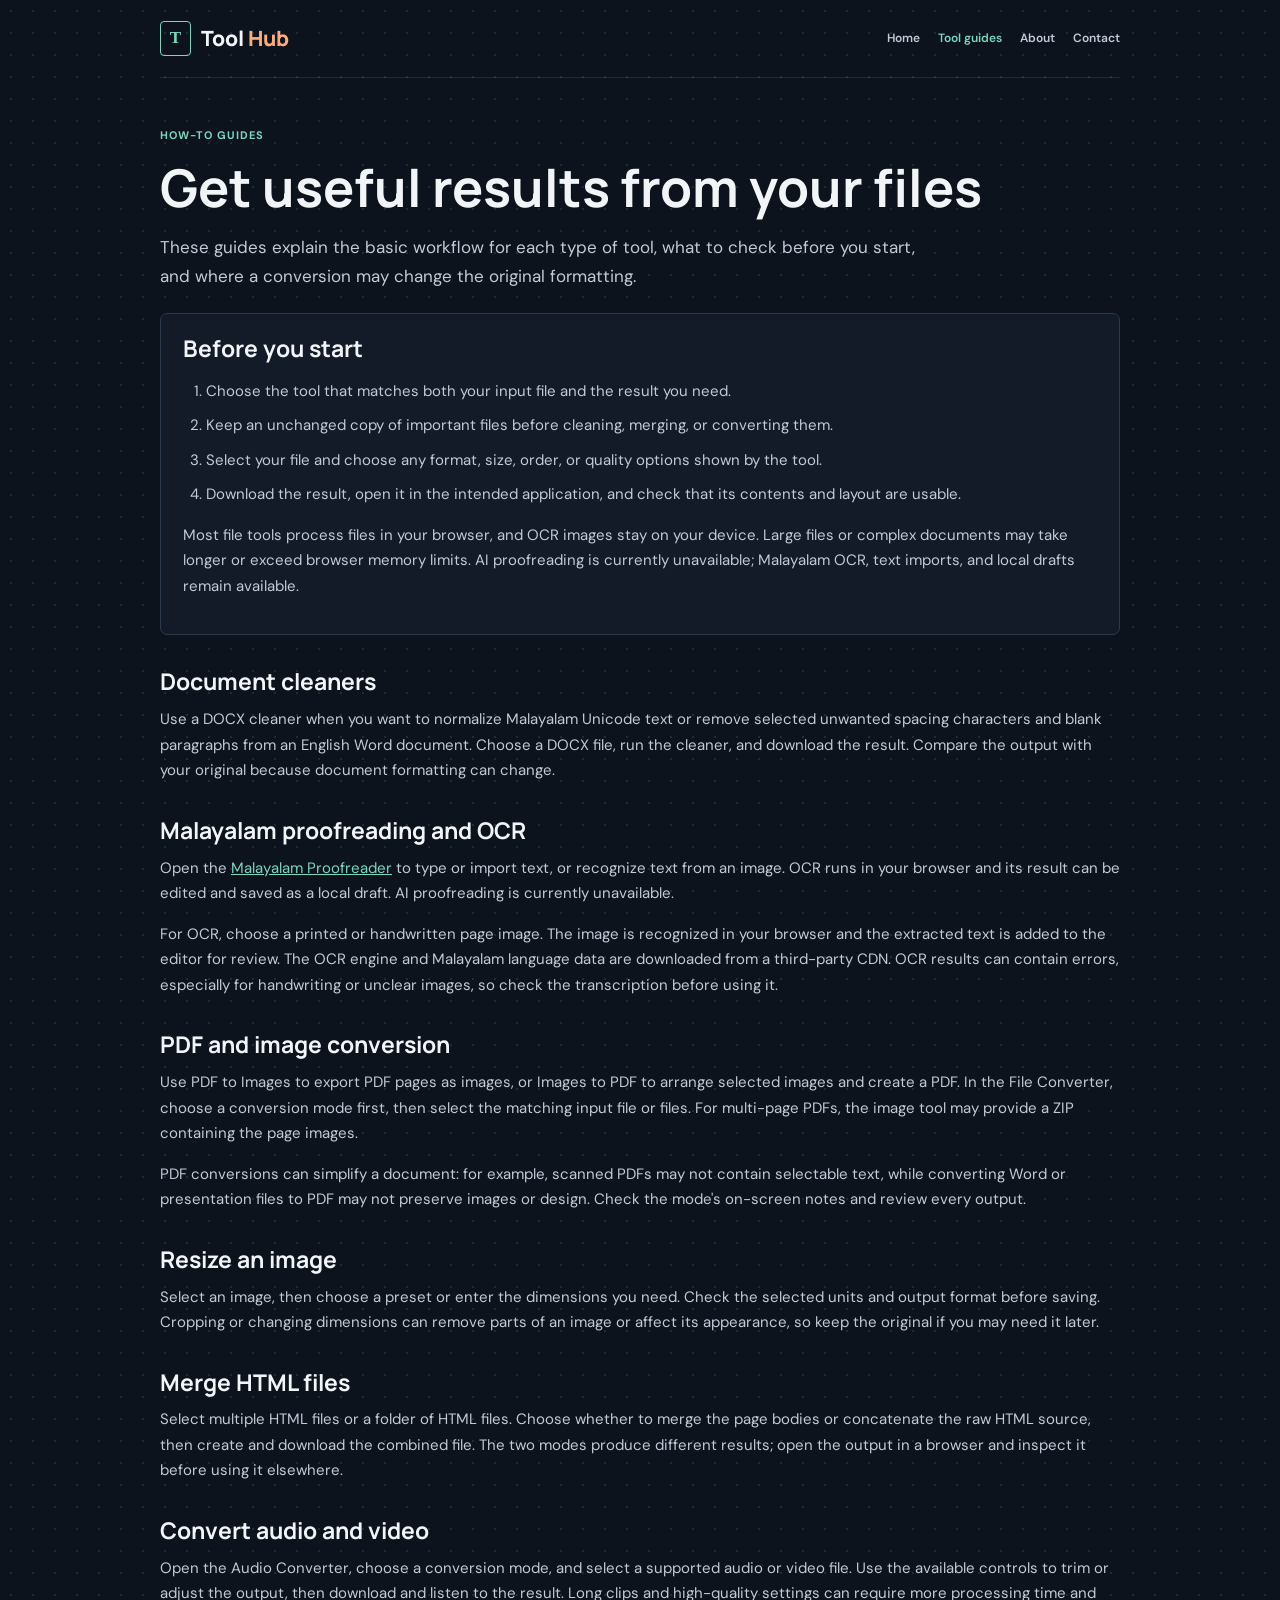
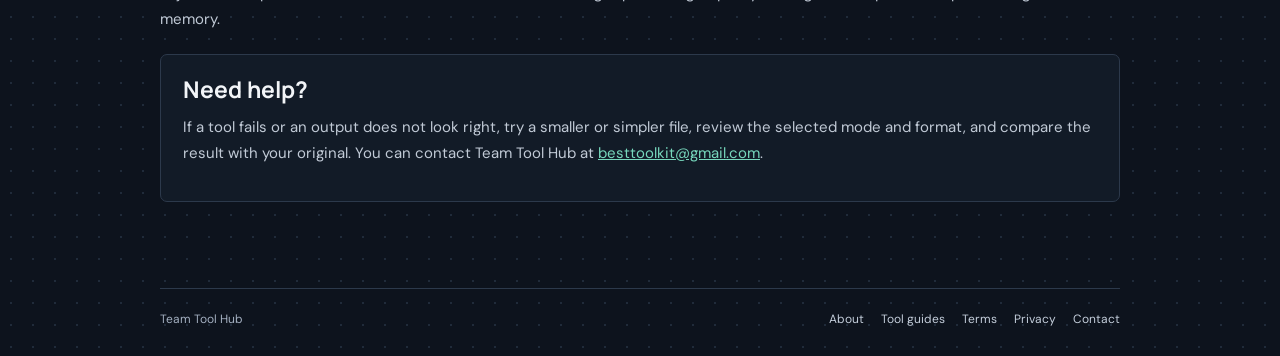
==== guides.html @ 12897c81 "Publish Tool Hub on GitHub Pages Co-authored-by: Copilot <223556219+Copilot@users.noreply.github.com" ====
<!doctype html>
<html lang="en">
<head>
  <meta charset="utf-8">
  <meta name="viewport" content="width=device-width, initial-scale=1">
  <meta name="description" content="Practical instructions and limitations for using Tool Hub's document, PDF, image, HTML, and audio tools.">
  <title>Tool Guides | Tool Hub</title>
  <link rel="preconnect" href="https://fonts.googleapis.com">
  <link rel="preconnect" href="https://fonts.gstatic.com" crossorigin>
  <link href="https://fonts.googleapis.com/css2?family=DM+Sans:wght@400;500;600;700&family=Manrope:wght@400;500;600;700;800&family=Noto+Sans+Malayalam:wght@400;600&display=swap" rel="stylesheet">
  <link rel="stylesheet" href="./site-info.css">
</head>
<body>
  <div class="page-shell">
    <header class="topbar">
      <a class="brand" href="./" aria-label="Tool Hub home"><span class="brand-mark">T</span><span class="brand-name">Tool <span>Hub</span></span></a>
      <nav class="site-nav" aria-label="Main navigation">
        <a href="./">Home</a><a href="./guides.html" aria-current="page">Tool guides</a><a href="./about.html">About</a><a href="./contact.html">Contact</a>
      </nav>
    </header>
    <main>
      <div class="eyebrow">How-to guides</div>
      <h1>Get useful results from your files</h1>
      <p class="lead">These guides explain the basic workflow for each type of tool, what to check before you start, and where a conversion may change the original formatting.</p>

      <section class="content-card">
        <h2>Before you start</h2>
        <ol>
          <li>Choose the tool that matches both your input file and the result you need.</li>
          <li>Keep an unchanged copy of important files before cleaning, merging, or converting them.</li>
          <li>Select your file and choose any format, size, order, or quality options shown by the tool.</li>
          <li>Download the result, open it in the intended application, and check that its contents and layout are usable.</li>
        </ol>
        <p>Most file tools process files in your browser, and OCR images stay on your device. Large files or complex documents may take longer or exceed browser memory limits. AI proofreading is currently unavailable; Malayalam OCR, text imports, and local drafts remain available.</p>
      </section>

      <h2>Document cleaners</h2>
      <p>Use a DOCX cleaner when you want to normalize Malayalam Unicode text or remove selected unwanted spacing characters and blank paragraphs from an English Word document. Choose a DOCX file, run the cleaner, and download the result. Compare the output with your original because document formatting can change.</p>

      <h2>Malayalam proofreading and OCR</h2>
      <p>Open the <a href="./malayalam-proofreader.html">Malayalam Proofreader</a> to type or import text, or recognize text from an image. OCR runs in your browser and its result can be edited and saved as a local draft. AI proofreading is currently unavailable.</p>
      <p>For OCR, choose a printed or handwritten page image. The image is recognized in your browser and the extracted text is added to the editor for review. The OCR engine and Malayalam language data are downloaded from a third-party CDN. OCR results can contain errors, especially for handwriting or unclear images, so check the transcription before using it.</p>

      <h2>PDF and image conversion</h2>
      <p>Use PDF to Images to export PDF pages as images, or Images to PDF to arrange selected images and create a PDF. In the File Converter, choose a conversion mode first, then select the matching input file or files. For multi-page PDFs, the image tool may provide a ZIP containing the page images.</p>
      <p>PDF conversions can simplify a document: for example, scanned PDFs may not contain selectable text, while converting Word or presentation files to PDF may not preserve images or design. Check the mode's on-screen notes and review every output.</p>

      <h2>Resize an image</h2>
      <p>Select an image, then choose a preset or enter the dimensions you need. Check the selected units and output format before saving. Cropping or changing dimensions can remove parts of an image or affect its appearance, so keep the original if you may need it later.</p>

      <h2>Merge HTML files</h2>
      <p>Select multiple HTML files or a folder of HTML files. Choose whether to merge the page bodies or concatenate the raw HTML source, then create and download the combined file. The two modes produce different results; open the output in a browser and inspect it before using it elsewhere.</p>

      <h2>Convert audio and video</h2>
      <p>Open the Audio Converter, choose a conversion mode, and select a supported audio or video file. Use the available controls to trim or adjust the output, then download and listen to the result. Long clips and high-quality settings can require more processing time and memory.</p>

      <section class="content-card">
        <h2>Need help?</h2>
        <p>If a tool fails or an output does not look right, try a smaller or simpler file, review the selected mode and format, and compare the result with your original. You can contact Team Tool Hub at <a href="mailto:besttoolkit@gmail.com">besttoolkit@gmail.com</a>.</p>
      </section>
    </main>
    <footer class="site-footer">
      <span>Team Tool Hub</span>
      <nav class="footer-nav" aria-label="Policies and information">
        <a href="./about.html">About</a><a href="./guides.html">Tool guides</a><a href="./terms.html">Terms</a><a href="./privacy.html">Privacy</a><a href="./contact.html">Contact</a>
      </nav>
    </footer>
  </div>
</body>
</html>
---- site-info.css ----
:root {
  color-scheme: dark;
  --ink: #f2f5f8;
  --muted: #a3afc0;
  --line: #2c394b;
  --canvas: #0d131d;
  --green: #77d8bd;
  --orange: #ffad78;
}

* { box-sizing: border-box; }

body {
  margin: 0;
  background-color: var(--canvas);
  background-image: radial-gradient(#202b3a 0.75px, transparent 0.75px);
  background-size: 22px 22px;
  color: var(--ink);
  font-family: "DM Sans", "Noto Sans Malayalam", sans-serif;
  font-size: 15px;
  line-height: 1.7;
  -webkit-font-smoothing: antialiased;
}

a { color: var(--green); }
a:hover { color: #a3edd8; }

.page-shell { width: min(100% - 40px, 960px); margin: 0 auto; }
.topbar { display: flex; min-height: 78px; align-items: center; justify-content: space-between; gap: 20px; border-bottom: 1px solid rgb(188 204 227 / 12%); }
.brand { display: inline-flex; align-items: center; gap: 10px; color: var(--ink); text-decoration: none; }
.brand-mark { display: grid; width: 31px; height: 35px; place-items: center; border: 1px solid var(--green); border-radius: 4px; color: var(--green); font-family: Georgia, serif; font-size: 17px; font-weight: 700; }
.brand-name { font-family: Manrope, sans-serif; font-size: 21px; font-weight: 800; }
.brand-name span { color: var(--orange); }
.site-nav { display: flex; flex-wrap: wrap; justify-content: flex-end; gap: 8px 18px; }
.site-nav a { color: #c0cad8; font-size: 12px; font-weight: 600; text-decoration: none; }
.site-nav a:hover, .site-nav a[aria-current="page"] { color: var(--green); }

main { padding: 48px 0 64px; }
.eyebrow { color: var(--green); font-size: 11px; font-weight: 700; letter-spacing: 1px; text-transform: uppercase; }
h1, h2, h3 { font-family: Manrope, sans-serif; line-height: 1.3; }
h1 { margin: 9px 0 12px; font-size: clamp(34px, 6vw, 52px); }
h2 { margin: 32px 0 10px; font-size: 23px; }
h3 { margin: 23px 0 7px; font-size: 17px; }
p { margin: 0 0 15px; color: #c1cad6; }
li { margin: 0 0 9px; color: #c1cad6; }
ul, ol { padding-left: 23px; }
.lead { max-width: 760px; color: #c1cad6; font-size: 17px; }
.content-card { margin: 22px 0; padding: 20px 22px; border: 1px solid var(--line); border-radius: 7px; background: #121b27; }
.content-card h2, .content-card h3 { margin-top: 0; }
.contact-card { display: inline-block; padding: 16px 19px; border: 1px solid var(--line); border-radius: 6px; background: #121b27; }
.contact-card a { font-weight: 700; }
.updated { color: var(--muted); font-size: 12px; }

.site-footer { display: flex; flex-wrap: wrap; justify-content: space-between; gap: 16px 28px; padding: 20px 0 26px; border-top: 1px solid var(--line); color: var(--muted); font-size: 12px; }
.footer-nav { display: flex; flex-wrap: wrap; gap: 10px 17px; }
.footer-nav a { color: #c4cedb; text-decoration: none; }
.footer-nav a:hover { color: var(--green); }

@media (max-width: 620px) {
  .page-shell { width: min(100% - 30px, 960px); }
  .topbar { align-items: flex-start; flex-direction: column; justify-content: center; padding: 13px 0; }
  .site-nav { justify-content: flex-start; gap: 7px 14px; }
  main { padding: 34px 0 48px; }
  .content-card { padding: 17px; }
  .site-footer { flex-direction: column; }
}
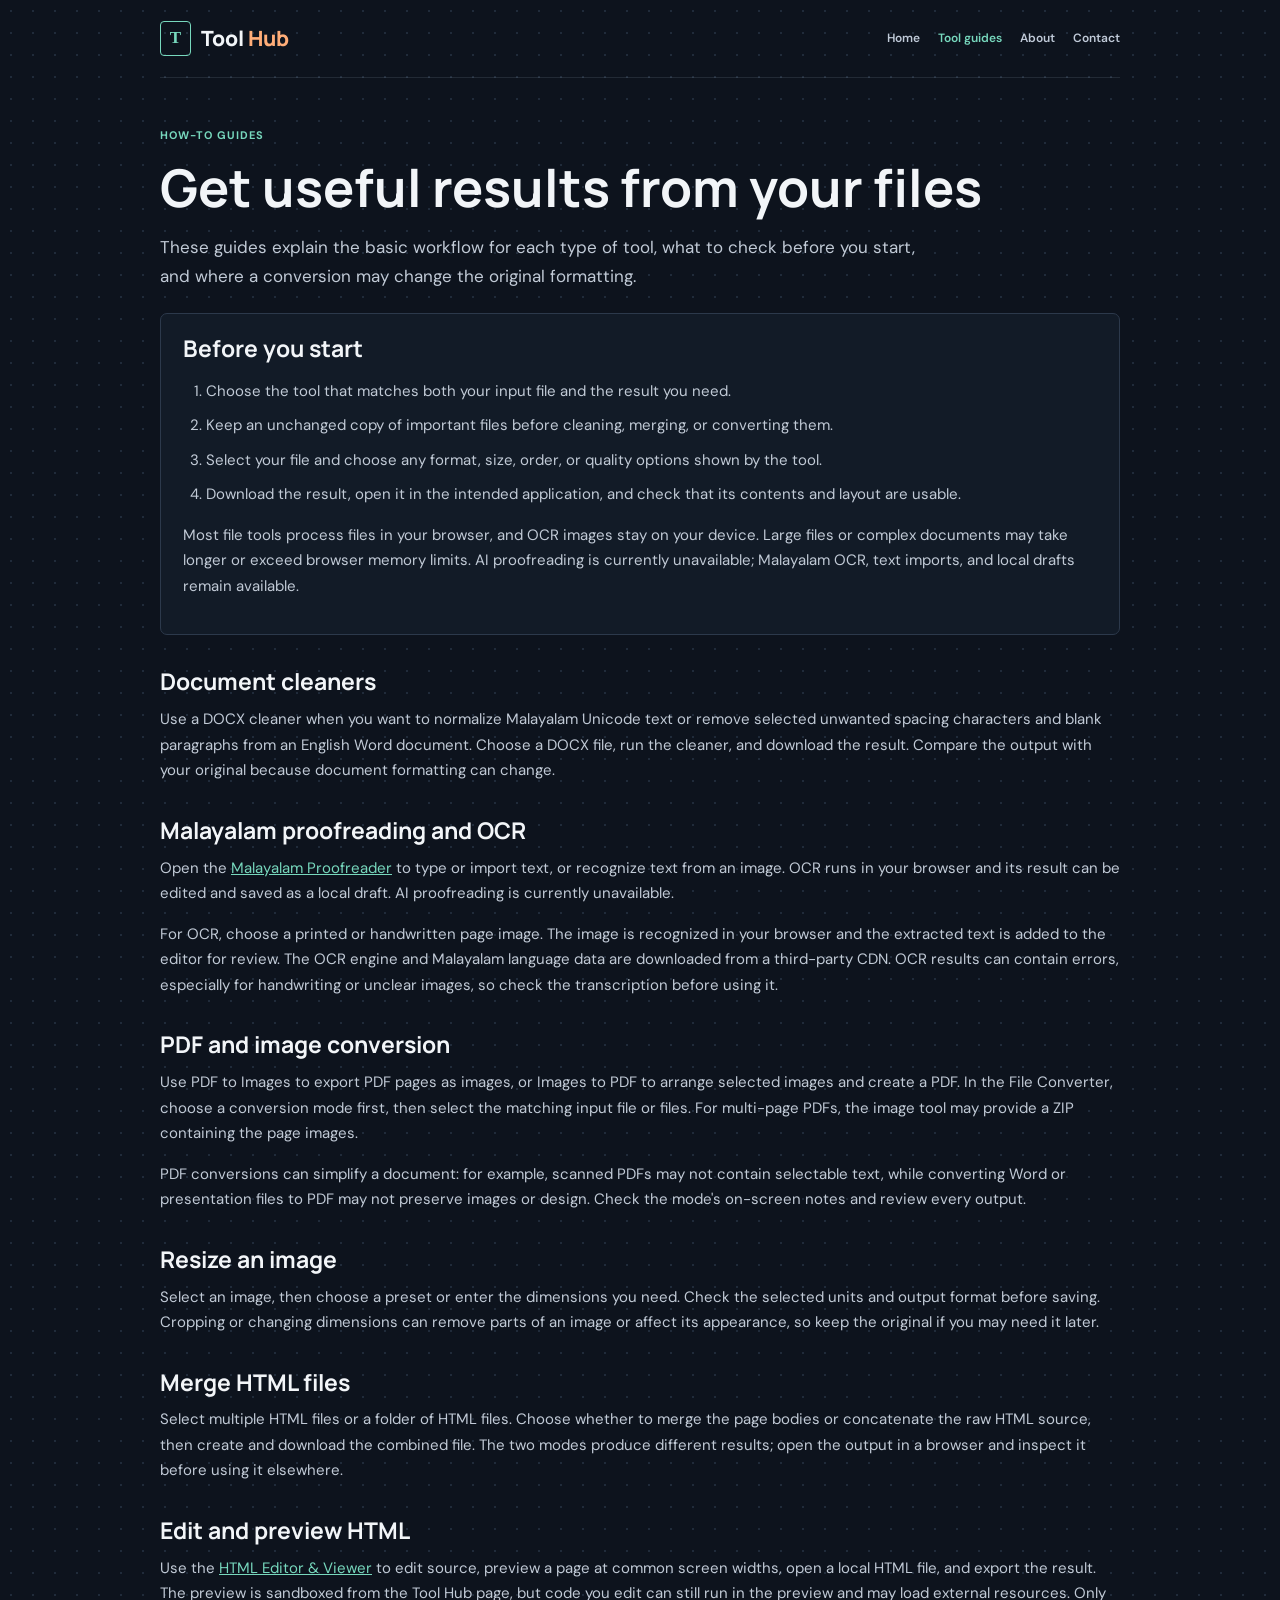
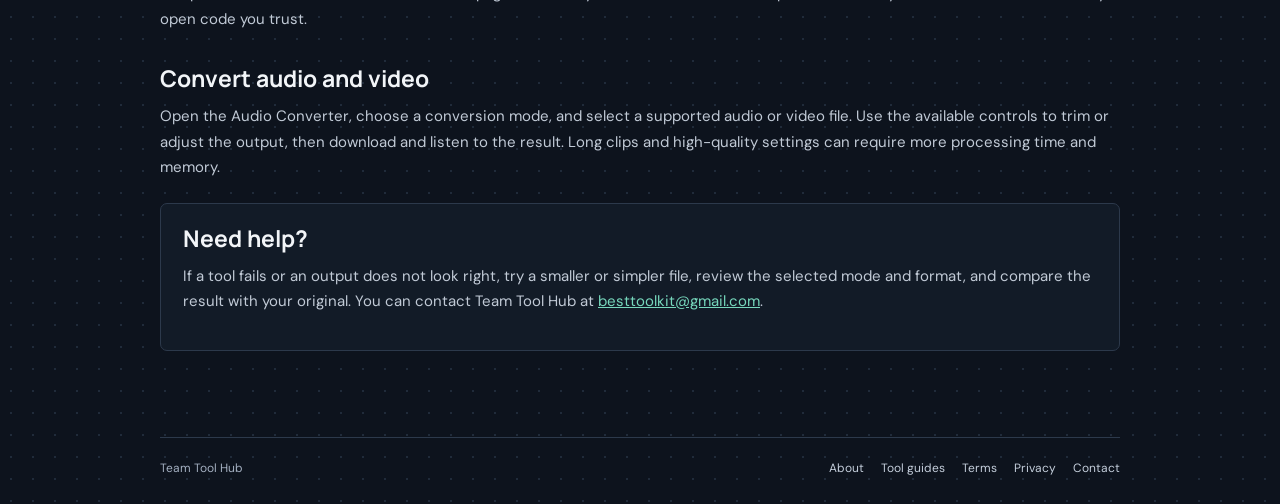
==== commit bc6676ea: "Add browser-based HTML editor and viewer Co-authored-by: Copilot <223556219+Copilot@users.noreply.gi" ====
--- a/guides.html
+++ b/guides.html
@@ -51,6 +51,9 @@
       <h2>Merge HTML files</h2>
       <p>Select multiple HTML files or a folder of HTML files. Choose whether to merge the page bodies or concatenate the raw HTML source, then create and download the combined file. The two modes produce different results; open the output in a browser and inspect it before using it elsewhere.</p>
 
+      <h2>Edit and preview HTML</h2>
+      <p>Use the <a href="./html-editor.html">HTML Editor &amp; Viewer</a> to edit source, preview a page at common screen widths, open a local HTML file, and export the result. The preview is sandboxed from the Tool Hub page, but code you edit can still run in the preview and may load external resources. Only open code you trust.</p>
+
       <h2>Convert audio and video</h2>
       <p>Open the Audio Converter, choose a conversion mode, and select a supported audio or video file. Use the available controls to trim or adjust the output, then download and listen to the result. Long clips and high-quality settings can require more processing time and memory.</p>
 
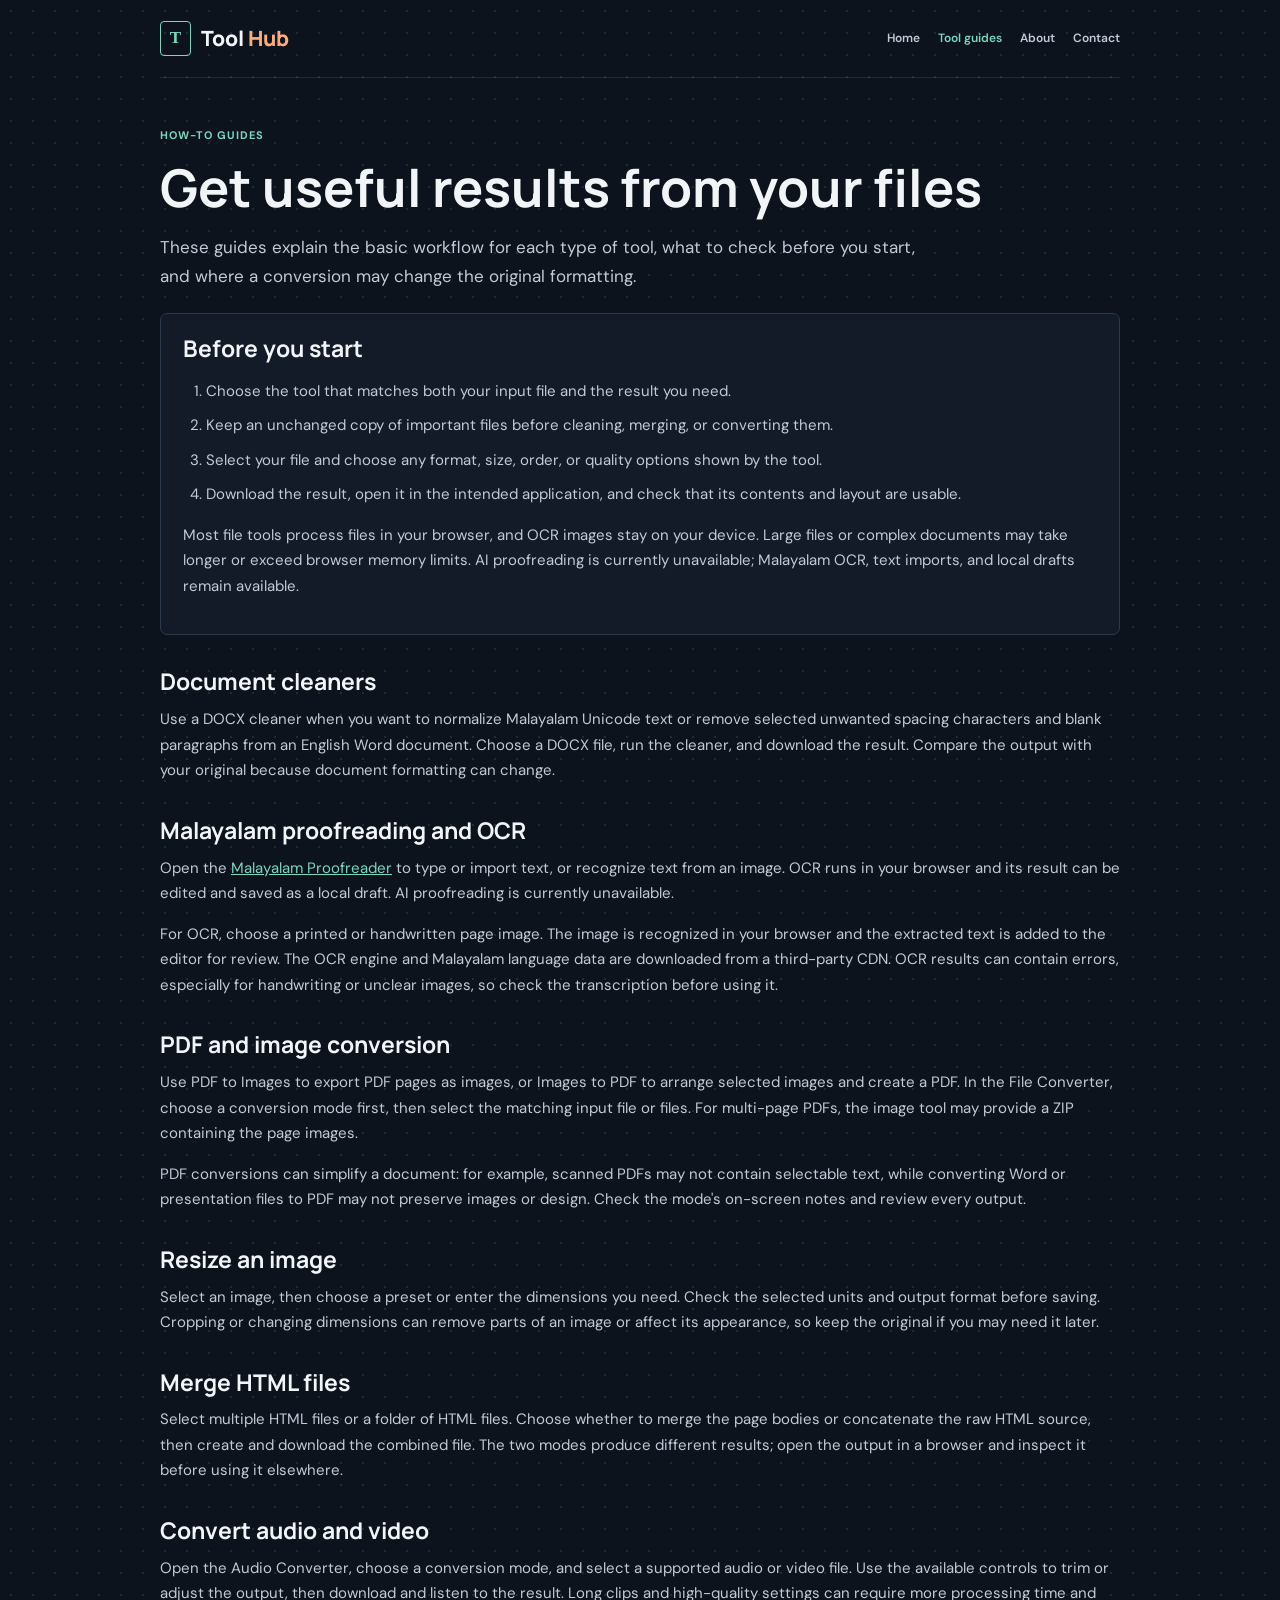
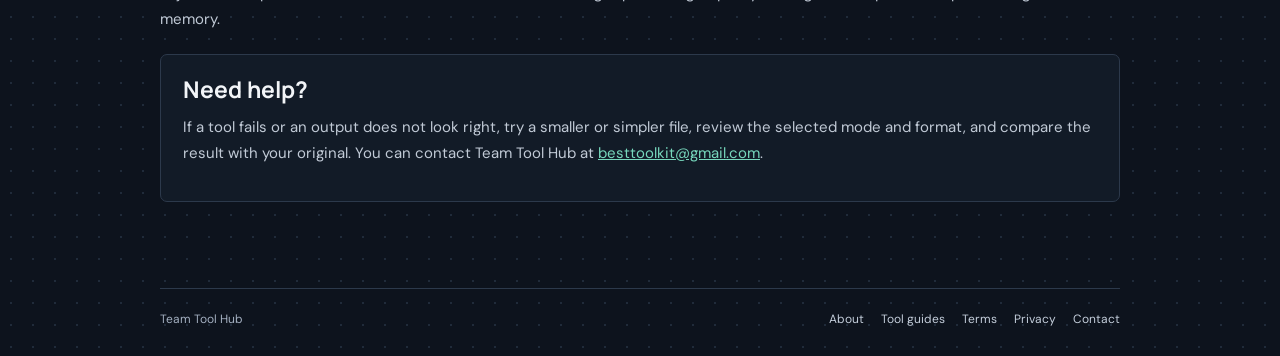
==== commit f8e95928: "Disable HTML Editor and Viewer tool Co-authored-by: Copilot <223556219+Copilot@users.noreply.github." ====
--- a/guides.html
+++ b/guides.html
@@ -51,9 +51,6 @@
       <h2>Merge HTML files</h2>
       <p>Select multiple HTML files or a folder of HTML files. Choose whether to merge the page bodies or concatenate the raw HTML source, then create and download the combined file. The two modes produce different results; open the output in a browser and inspect it before using it elsewhere.</p>
 
-      <h2>Edit and preview HTML</h2>
-      <p>Use the <a href="./html-editor.html">HTML Editor &amp; Viewer</a> to edit source, preview a page at common screen widths, open a local HTML file, and export the result. The preview is sandboxed from the Tool Hub page, but code you edit can still run in the preview and may load external resources. Only open code you trust.</p>
-
       <h2>Convert audio and video</h2>
       <p>Open the Audio Converter, choose a conversion mode, and select a supported audio or video file. Use the available controls to trim or adjust the output, then download and listen to the result. Long clips and high-quality settings can require more processing time and memory.</p>
 
